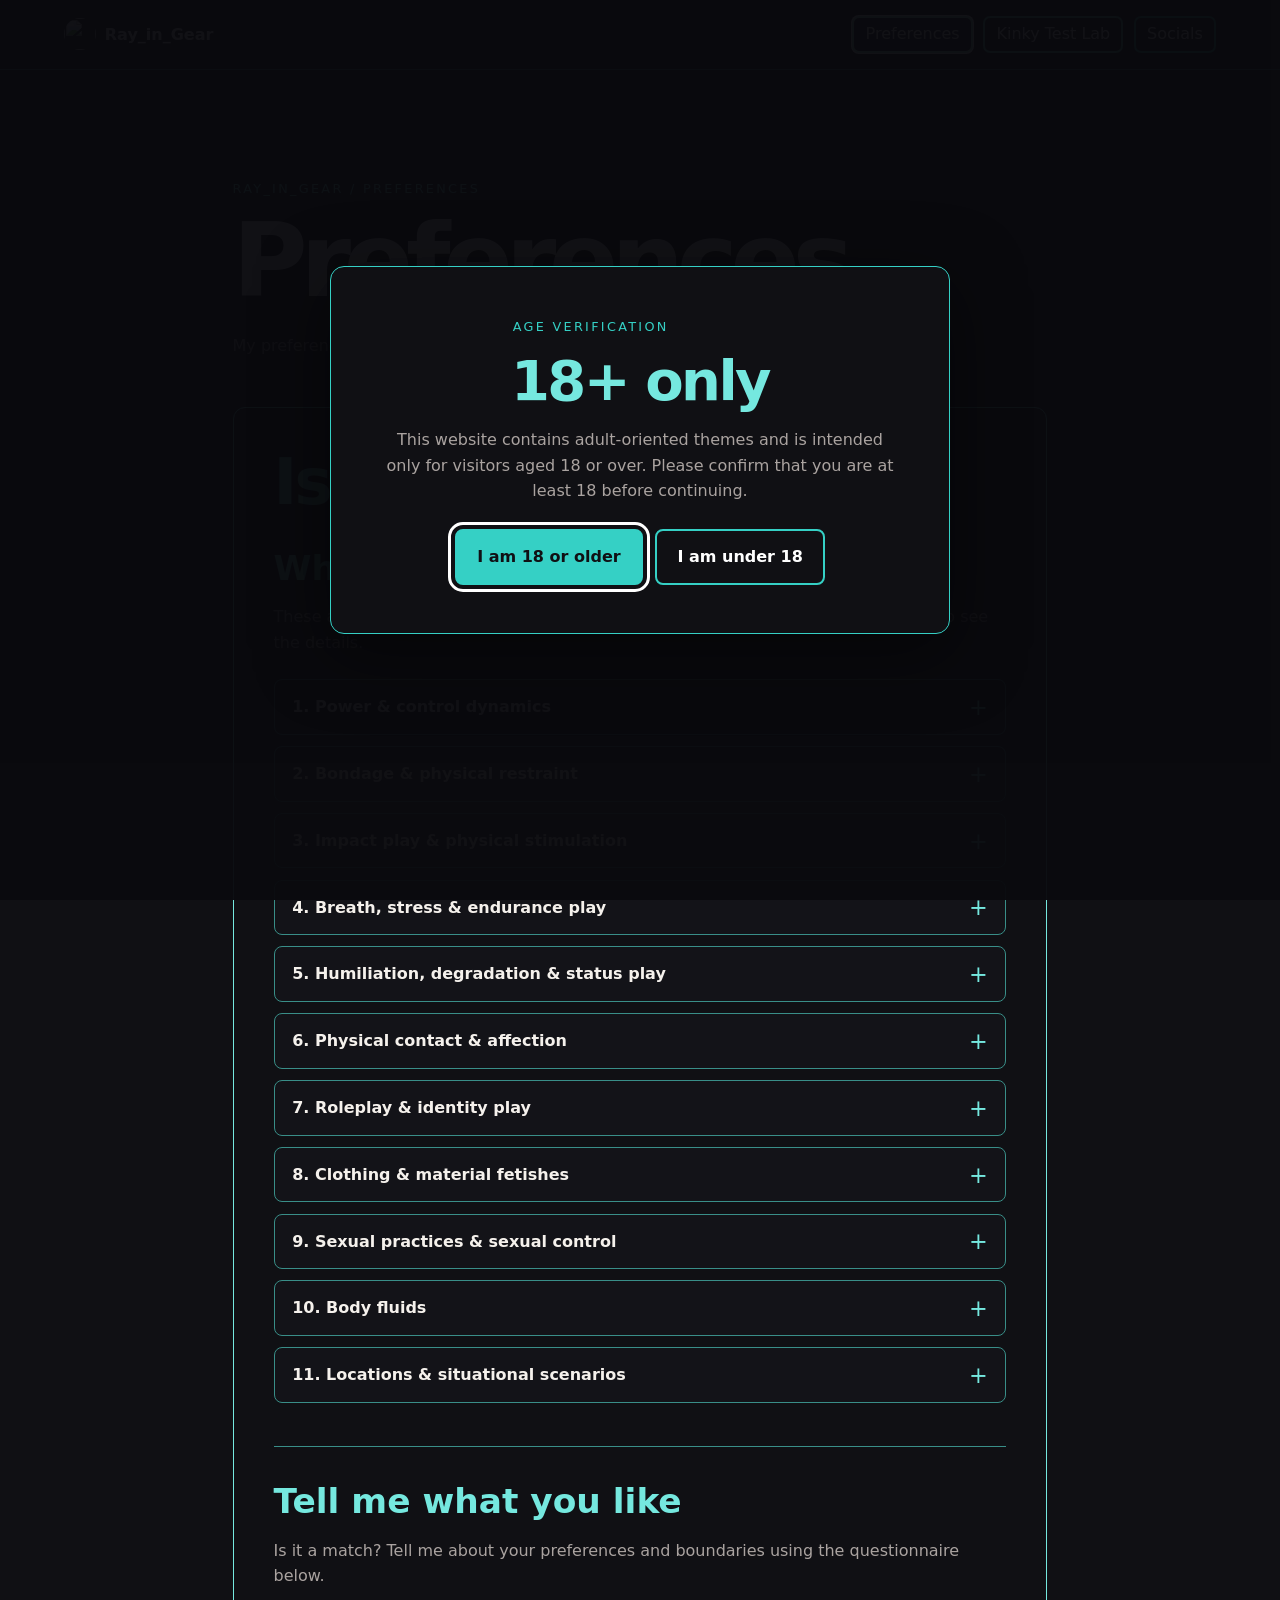
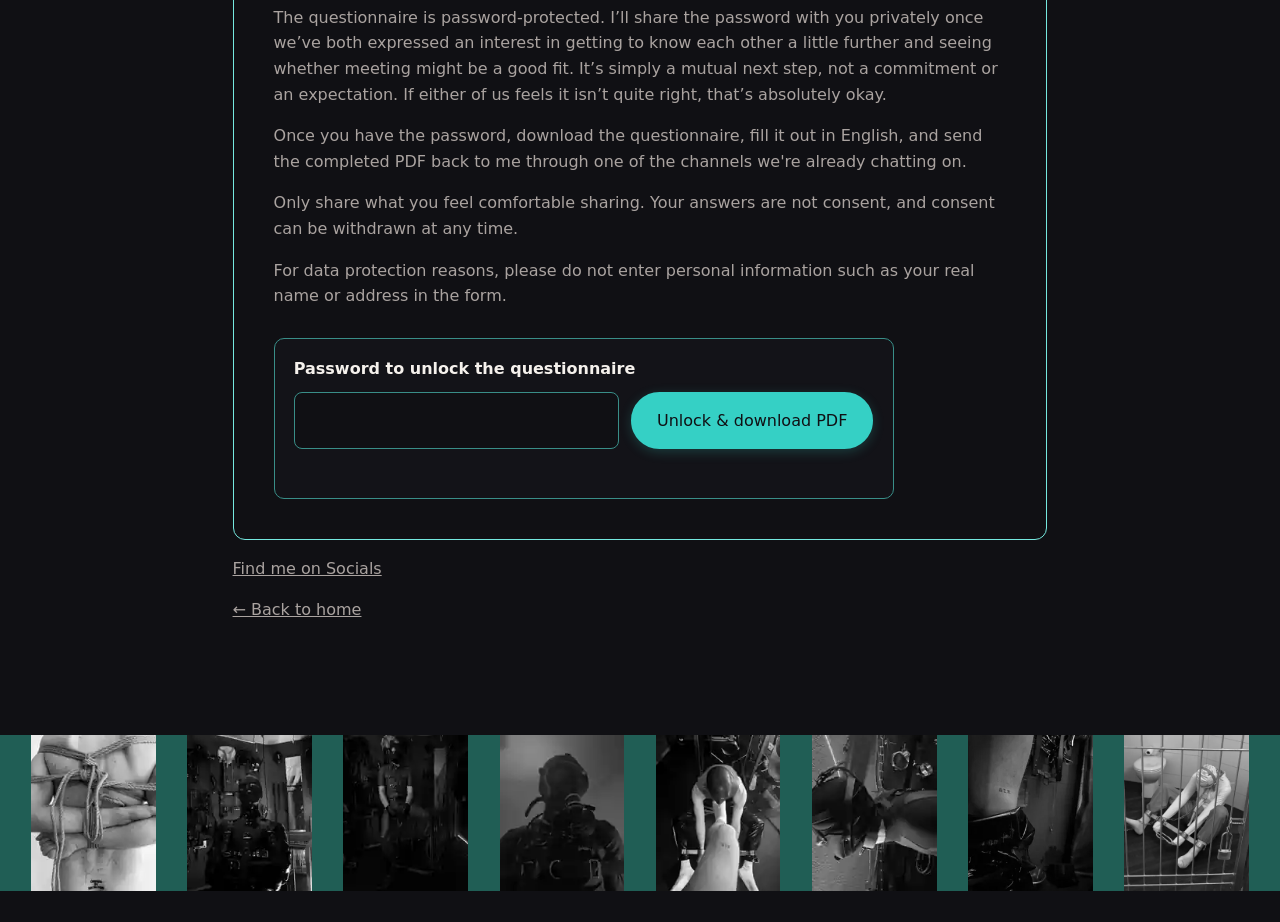
==== books.html @ 3cdd4933 "Use simplified lock logo across site" ====
<!doctype html>
<html lang="en">
<head>
  <meta charset="utf-8">
  <meta name="viewport" content="width=device-width,initial-scale=1">
  <meta name="theme-color" content="#101014">
  <title>Preferences — Ray_in_Gear</title>
  <link rel="stylesheet" href="style.css?v=20261107-lock-logo">
  <link rel="icon" type="image/png" sizes="256x256" href="assets/ray-in-gear-lock.webp?v=20261107">
</head>
<body class="page-books">
  <div class="age-gate" id="age-gate" role="dialog" aria-modal="true" aria-labelledby="age-gate-title" aria-describedby="age-gate-description">
    <div class="age-gate-panel">
      <p class="eyebrow">Age verification</p>
      <h1 id="age-gate-title">18+ only</h1>
      <p id="age-gate-description">This website contains adult-oriented themes and is intended only for visitors aged 18 or over. Please confirm that you are at least 18 before continuing.</p>
      <div class="age-gate-actions">
        <button type="button" id="age-confirm-adult">I am 18 or older</button>
        <button type="button" id="age-confirm-underage">I am under 18</button>
      </div>
      <p class="age-gate-denied" tabindex="-1" hidden>Access denied. You must be 18 or older to view this website.</p>
      <noscript>JavaScript must be enabled to confirm your age and continue.</noscript>
    </div>
  </div>

  <header>
    <a class="brand-link" href="index.html"><img class="brand-logo" src="assets/ray-in-gear-lock.webp?v=20261107" alt=""><strong>Ray_in_Gear</strong></a>
    <nav>
      <a href="books.html" aria-current="page">Preferences</a>
      <a href="kinky-test-lab.html">Kinky Test Lab</a>
      <a href="socials.html">Socials</a>
    </nav>
  </header>
  <main>
    <p class="eyebrow">Ray_in_Gear / Preferences</p>
    <h1>Preferences</h1>
    <p>My preferences and yours.</p>

    <section class="match-card" aria-labelledby="match-title">
      <h2 class="match-title" id="match-title">Is it a match?</h2>

      <section class="interest-section" aria-labelledby="what-i-like-title">
        <h3 class="section-title" id="what-i-like-title">What I like</h3>
        <p>These are the interests and scenarios I like or am curious about. Select a category to see the details.</p>

        <div class="interest-accordion">
          <details class="interest-category">
            <summary>1. Power &amp; control dynamics</summary>
            <ul>
              <li>Dom/sub dynamics</li>
              <li>TPE (Total Power Exchange)</li>
              <li>Rules, protocols and routines</li>
              <li>Discipline</li>
              <li>Punishment / corporal punishment</li>
              <li>Obedience training / drills</li>
              <li>No-escape scenarios</li>
              <li>Captivity / prison play</li>
              <li>Cage and cell confinement</li>
              <li>Chastity / keyholding</li>
              <li>GPS monitoring within TPE</li>
              <li>Phone monitoring within TPE</li>
              <li>Military hierarchies</li>
              <li>Police / arrest roleplay</li>
              <li>Sensory deprivation (including liquid-only nutrition)</li>
              <li>Being kept nude</li>
            </ul>
          </details>

          <details class="interest-category">
            <summary>2. Bondage &amp; physical restraint</summary>
            <ul>
              <li>Bondage in general</li>
              <li>Restraints</li>
              <li>Handcuffs</li>
              <li>Chains</li>
              <li>Gags</li>
              <li>Mummification (tape / plastic wrap)</li>
              <li>Bondage sleeping bag</li>
              <li>Straitjacket</li>
              <li>Suspension</li>
              <li>Sensory restriction</li>
              <li>Human furniture</li>
            </ul>
          </details>

          <details class="interest-category">
            <summary>3. Impact play &amp; physical stimulation</summary>
            <ul>
              <li>Spanking</li>
              <li>Slapping</li>
              <li>Caning</li>
              <li>Wax play</li>
              <li>Light biting</li>
              <li>Hair pulling</li>
              <li>Nipple stimulation</li>
              <li>Tickling</li>
              <li>Play fighting</li>
              <li>Ball busting</li>
              <li>Electrical stimulation</li>
              <li>Post-orgasm torture</li>
              <li>Clothespins</li>
              <li>Ice play</li>
              <li>Edging</li>
            </ul>
          </details>

          <details class="interest-category">
            <summary>4. Breath, stress &amp; endurance play</summary>
            <ul>
              <li>Breath control</li>
              <li>Rebreathing</li>
              <li>Stress positions</li>
              <li>Waterboarding scenarios</li>
            </ul>
          </details>

          <details class="interest-category">
            <summary>5. Humiliation, degradation &amp; status play</summary>
            <ul>
              <li>Humiliation</li>
              <li>Degradation</li>
              <li>Being displayed / exhibition</li>
              <li>Being kept nude</li>
              <li>Writing or marking on skin with a marker</li>
              <li>Pet play</li>
              <li>Feeding from bowls</li>
              <li>Bootlicking / licking boots</li>
              <li>Spitting</li>
              <li>Diapers</li>
            </ul>
          </details>

          <details class="interest-category">
            <summary>6. Physical contact &amp; affection</summary>
            <ul>
              <li>Kissing</li>
              <li>Being required to give massages</li>
              <li>Face sitting</li>
              <li>Face sitting with licking</li>
              <li>Foot, sock and sneaker worship</li>
            </ul>
          </details>

          <details class="interest-category">
            <summary>7. Roleplay &amp; identity play</summary>
            <ul>
              <li>Roleplay in general</li>
              <li>Police roleplay</li>
              <li>Soldier / military roleplay</li>
              <li>Long-term prisoner roleplay</li>
              <li>Age play / ABDL</li>
              <li>Pet play</li>
            </ul>
          </details>

          <details class="interest-category">
            <summary>8. Clothing &amp; material fetishes</summary>
            <ul>
              <li>Leather</li>
              <li>Rubber / latex</li>
              <li>Neoprene</li>
              <li>Steel / metal (collars, chastity cages)</li>
              <li>Uniforms</li>
              <li>Camouflage</li>
              <li>Sportswear</li>
              <li>Sneakers</li>
              <li>Socks</li>
            </ul>
          </details>

          <details class="interest-category">
            <summary>9. Sexual practices &amp; sexual control</summary>
            <ul>
              <li>Anal plugs</li>
              <li>Oral sex</li>
              <li>Deep throat</li>
              <li>Edging</li>
              <li>Cum control</li>
              <li>Milking</li>
              <li>Milking machine</li>
              <li>Dildos / toys</li>
              <li>Fisting</li>
              <li>Fuck machine</li>
              <li>Sounding</li>
              <li>Chastity</li>
              <li>Cum kiss</li>
            </ul>
          </details>

          <details class="interest-category">
            <summary>10. Body fluids</summary>
            <ul>
              <li>Saliva / spit</li>
              <li>Watersports / urine</li>
            </ul>
          </details>

          <details class="interest-category">
            <summary>11. Locations &amp; situational scenarios</summary>
            <ul>
              <li>Public play</li>
              <li>Outdoor scenarios</li>
              <li>Car scenarios</li>
            </ul>
          </details>
        </div>
      </section>

      <section class="tell-section" aria-labelledby="tell-title">
        <h3 class="section-title" id="tell-title">Tell me what you like</h3>
        <p>Is it a match? Tell me about your preferences and boundaries using the questionnaire below.</p>
        <p>The questionnaire is password-protected. I’ll share the password with you privately once we’ve both expressed an interest in getting to know each other a little further and seeing whether meeting might be a good fit. It’s simply a mutual next step, not a commitment or an expectation. If either of us feels it isn’t quite right, that’s absolutely okay.</p>
        <p>Once you have the password, download the questionnaire, fill it out in English, and send the completed PDF back to me through one of the channels we're already chatting on.</p>
        <p>Only share what you feel comfortable sharing. Your answers are not consent, and consent can be withdrawn at any time.</p>
        <p>For data protection reasons, please do not enter personal information such as your real name or address in the form.</p>
        <form class="pdf-password-form" id="questionnaire-unlock-form">
          <label for="questionnaire-password">Password to unlock the questionnaire</label>
          <div class="pdf-password-row">
            <input id="questionnaire-password" name="password" type="password" autocomplete="current-password" required>
            <button class="download-button" type="submit">Unlock &amp; download PDF</button>
          </div>
          <p class="pdf-password-status" id="questionnaire-password-status" role="status" aria-live="polite"></p>
        </form>
        <noscript><p>JavaScript must be enabled to unlock the protected questionnaire.</p></noscript>
      </section>
    </section>

    <p><a href="socials.html">Find me on Socials</a></p>
    <p><a href="index.html">← Back to home</a></p>
  </main>
  <script src="assets/pdf-unlock.js" defer></script>
  <footer class="footer-gallery" aria-label="Black-and-white photo gallery">
    <span class="footer-color-field" aria-hidden="true"></span>
    <img src="assets/gallery-01.webp" alt="Black-and-white rope bondage photograph" loading="lazy" width="160" height="200">
    <span class="footer-color-field" aria-hidden="true"></span>
    <img src="assets/gallery-02.webp" alt="Black-and-white photograph of a masked figure in a leather outfit" loading="lazy" width="160" height="200">
    <span class="footer-color-field" aria-hidden="true"></span>
    <img src="assets/gallery-03.webp" alt="Black-and-white photograph of a person in leather and a gas mask" loading="lazy" width="160" height="200">
    <span class="footer-color-field" aria-hidden="true"></span>
    <img src="assets/gallery-04.webp" alt="Black-and-white portrait with a gas mask and red-light scene" loading="lazy" width="160" height="200">
    <span class="footer-color-field" aria-hidden="true"></span>
    <img src="assets/gallery-05.webp" alt="Black-and-white photograph of a masked person in a chair" loading="lazy" width="160" height="200">
    <span class="footer-color-field" aria-hidden="true"></span>
    <img src="assets/gallery-06.webp" alt="Black-and-white close-up of a hooded leather outfit" loading="lazy" width="160" height="200">
    <span class="footer-color-field" aria-hidden="true"></span>
    <img src="assets/socials-photo.webp" alt="Black-and-white close-up of a tattooed arm wearing a leather cuff" loading="lazy">
    <span class="footer-color-field" aria-hidden="true"></span>
    <img src="assets/gallery-07.webp?v=20261106-latest-photo" alt="Latest uploaded photograph, displayed in black and white" loading="eager" width="160" height="200">
    <span class="footer-color-field" aria-hidden="true"></span>
  </footer>
  <script src="assets/age-gate.js?v=20261107" defer></script>
</body>
</html>
---- style.css ----
:root{--bg:#101014;--panel:#19191f;--ink:#f5f1ec;--muted:#aaa3a0;--accent:#d7a6c7;--line:#343039}
*{box-sizing:border-box}
body{margin:0;background:var(--bg);color:var(--ink);font:16px/1.6 system-ui,-apple-system,Segoe UI,sans-serif}
a{color:inherit}
header{border-bottom:1px solid var(--line);padding:1rem clamp(1rem,5vw,4rem);display:flex;align-items:center;justify-content:space-between;gap:1rem;flex-wrap:wrap}
header a{text-decoration:none}
nav{display:flex;gap:1.2rem;flex-wrap:wrap}
nav a{color:var(--muted);text-decoration:none}
nav a:hover,nav a[aria-current=page]{color:var(--accent)}
main{max-width:1180px;margin:0 auto;padding:clamp(3rem,8vw,6rem) 1.5rem}
.hero{display:grid;grid-template-columns:minmax(0,1.15fr) minmax(240px,.85fr);align-items:center;gap:clamp(2rem,6vw,5rem)}
.hero-copy{min-width:0}
.hero-mark{justify-self:end;width:min(100%,256px)}
.hero-mark img{display:block;width:100%;height:auto;object-fit:contain}
h1{font-size:clamp(3.5rem,8vw,7rem);line-height:.95;letter-spacing:-.07em;margin:0 0 1.5rem;overflow-wrap:anywhere}
h2{font-size:2rem}
p{color:var(--muted);max-width:65ch}
.eyebrow{color:var(--accent);text-transform:uppercase;letter-spacing:.18em;font-size:.8rem}
.tiles{display:grid;grid-template-columns:repeat(auto-fit,minmax(220px,1fr));gap:1rem;margin-top:3rem}
.tile{display:block;background:var(--panel);border:1px solid var(--line);padding:1.5rem;text-decoration:none;min-height:150px}
.tile:hover{border-color:var(--accent)}
.tile h2{margin:.1rem 0}
.tile p{margin-bottom:0}
.social-intro{display:grid;grid-template-columns:minmax(0,1fr) minmax(150px,200px);align-items:center;gap:clamp(1.5rem,5vw,4rem);width:100%}
.social-intro-copy{min-width:0}
.social-intro-copy .eyebrow{margin-top:0}
.social-intro-photo{display:block;width:min(100%,180px);height:auto;max-height:240px;object-fit:contain;object-position:center;border-radius:12px;justify-self:end}
.social-intro + h2{margin-top:3rem}
footer{border-top:1px solid var(--line);padding:1.5rem;text-align:center;color:var(--muted);font-size:.85rem}
@media(max-width:760px){.hero{grid-template-columns:1fr;gap:2rem}.hero-mark{justify-self:center;width:min(78vw,256px)}h1{font-size:clamp(3.2rem,14vw,5.5rem)}.social-intro{grid-template-columns:1fr;gap:1.25rem}.social-intro-photo{width:min(100%,180px);height:auto;max-height:240px;justify-self:center;object-fit:contain}}

.language-divider{border:0;border-top:1px solid var(--line);margin:2rem 0}
.tile h3{color:var(--accent);margin:1.25rem 0 .5rem}
.download-action{margin:2rem 0 0;max-width:none}
.download-button{display:inline-flex;align-items:center;justify-content:center;padding:.85rem 1.5rem;background:#35d0c5!important;color:#101014!important;border:2px solid #35d0c5;border-radius:999px;font-weight:700;text-decoration:none!important;line-height:1.3;box-shadow:0 3px 12px rgba(53,208,197,.22);transition:background .2s ease,border-color .2s ease,transform .2s ease}
.download-button:hover{background:#62e5dc!important;border-color:#62e5dc;transform:translateY(-2px)}
.download-button:focus-visible{outline:3px solid #f5f1ec;outline-offset:4px}

.footer-image{display:block;width:min(50%,600px);height:auto;margin:0 auto;border-radius:4px}
@media(max-width:600px){.footer-image{width:72%}}

/* Interest list and questionnaire sections */
.match-card{max-width:940px;margin:3rem auto 0;background:var(--panel);border:1px solid var(--line);padding:clamp(1.25rem,4vw,2.5rem);border-radius:12px}
.match-title{font-size:clamp(2.6rem,6vw,4rem);line-height:1.05;letter-spacing:-.045em;margin:.1rem 0 2rem;color:var(--ink)}
.section-title{font-size:clamp(1.65rem,3.5vw,2.15rem);line-height:1.15;margin:0 0 .8rem;color:var(--accent)}
.interest-section>p,.tell-section>p{max-width:72ch}
.interest-accordion{display:grid;gap:.7rem;margin-top:1.5rem}
.interest-category{background:#131318;border:1px solid var(--line);border-radius:8px;overflow:hidden}
.interest-category summary{position:relative;cursor:pointer;list-style:none;padding:1rem 3rem 1rem 1.1rem;font-weight:700;color:var(--ink);line-height:1.35}
.interest-category summary::-webkit-details-marker{display:none}
.interest-category summary::after{content:"+";position:absolute;right:1.1rem;top:50%;transform:translateY(-50%);font-size:1.4rem;color:var(--accent);font-weight:500}
.interest-category[open] summary::after{content:"−"}
.interest-category summary:hover{color:var(--accent)}
.interest-category summary:focus-visible{outline:2px solid var(--accent);outline-offset:-3px}
.interest-category ul{margin:0;padding:0 1.5rem 1.2rem 2.6rem;color:var(--muted)}
.interest-category li{padding:.12rem 0}
.tell-section{border-top:1px solid var(--line);margin-top:2.7rem;padding-top:2.2rem}
.language-label{font-size:1.05rem;color:var(--ink);margin:1.3rem 0 .4rem}
.tell-section .download-action{margin-top:1.8rem}
@media(max-width:600px){.match-card{padding:1.1rem;border-radius:8px}.match-title{font-size:2.55rem}.interest-category summary{padding:1rem 2.6rem 1rem .9rem}.interest-category ul{padding-left:2rem}}

/* One continuous footer row: alternating turquoise fields and monochrome photos */
footer.footer-gallery{display:grid;grid-template-columns:.25fr repeat(8,minmax(0,1fr) .25fr);grid-auto-flow:column;grid-auto-rows:auto;gap:0;width:100%;margin:0;padding:0;border:0;text-align:left;color:var(--ink);font-size:0;line-height:0;overflow:hidden;align-items:stretch}
.footer-gallery img,.footer-gallery .footer-color-field{display:block;width:100%;height:100%;aspect-ratio:4/5;min-width:0;object-fit:cover}
.footer-gallery img{filter:grayscale(1)}
/* Crop the grey side slivers from the final photo */
.footer-gallery img:last-of-type{transform:none;object-fit:cover;object-position:center}
.footer-gallery .footer-color-field{background:#205E55}
.footer-gallery .footer-color-field:nth-child(4n+1){background:#205E55}
.footer-gallery .footer-color-field:nth-child(4n+3){background:#205E55}

/* Keep the footer at the bottom of the viewport on short pages */
html{min-height:100%;background:var(--bg)}
body{min-height:100vh;display:flex;flex-direction:column}
main{flex:1 0 auto}
.home-main{padding-bottom:1rem}
footer.footer-gallery{flex:0 0 auto;margin-bottom:2.45vw}


/* Turquoise page identity and navigation tile accents */
.tile{background:#101014;border:1px solid var(--tile-accent,#343039);transition:border-color .2s ease,box-shadow .2s ease}
.tile h2,.tile h3{color:var(--tile-accent,#35d0c5)}
.tile:hover{border-color:var(--tile-accent,#35d0c5);box-shadow:0 0 0 1px var(--tile-accent,#35d0c5)}
body.page-home{--tile-accent:#35d0c5}
body.page-books{--accent:#75e8df;--line:#398e88;--tile-accent:#75e8df}
body.page-lab{--accent:#35d0c5;--line:#238e87;--tile-accent:#35d0c5}
body.page-socials{--accent:#12b8ad;--line:#167d77;--tile-accent:#12b8ad}
body.page-books h1,body.page-books h2,body.page-books h3,
body.page-lab h1,body.page-lab h2,body.page-lab h3,
body.page-socials h1,body.page-socials h2,body.page-socials h3{color:var(--tile-accent)}
body.page-books .match-card,body.page-lab .match-card,body.page-socials .match-card{border-color:var(--tile-accent);background:#101014}

/* Stronger Seafoam Petrol accents for homepage tiles and header quick links */
body.page-home {
  --home-petrol-light: #A4F2DD;
  --home-petrol-mid: #5BD6B8;
  --home-petrol-dark: #27B596;
}
body.page-home .tiles > .tile:nth-child(1) {
  --tile-accent: var(--home-petrol-light);
  background: #101014;
  border: 2px solid var(--home-petrol-light);
}
body.page-home .tiles > .tile:nth-child(2) {
  --tile-accent: var(--home-petrol-mid);
  background: #101014;
  border: 2px solid var(--home-petrol-mid);
}
body.page-home .tiles > .tile:nth-child(3) {
  --tile-accent: var(--home-petrol-dark);
  background: #101014;
  border: 2px solid var(--home-petrol-dark);
}
body.page-home .tiles > .tile h2,
body.page-home .tiles > .tile p {
  color: #FFFFFF;
}
body.page-home .tiles > .tile {
  border-radius: 10px;
  box-shadow: none;
  transition: border-color .2s ease, box-shadow .2s ease;
}
body.page-home .tiles > .tile:hover {
  background: #101014;
  border-color: var(--tile-accent);
  box-shadow: 0 0 0 1px var(--tile-accent);
  transform: none;
}

/* Match the eyebrow to the muted hero paragraph text */
body.page-home .hero-copy .eyebrow {
  color: var(--muted);
}

/* Header quick links: white labels with stronger matching petrol frames */
header nav {
  gap: .65rem;
}
header nav a {
  display: inline-flex;
  align-items: center;
  justify-content: center;
  padding: .4rem .7rem;
  border: 2px solid var(--home-petrol-light, #A4F2DD);
  border-radius: 7px;
  background: #101014;
  color: #FFFFFF;
  text-decoration: none;
  line-height: 1.25;
  transition: background .2s ease, border-color .2s ease, box-shadow .2s ease;
}
header nav a[href="books.html"] {
  border-color: var(--home-petrol-light, #A4F2DD);
}
header nav a[href="kinky-test-lab.html"] {
  border-color: var(--home-petrol-mid, #5BD6B8);
}
header nav a[href="socials.html"] {
  border-color: var(--home-petrol-dark, #27B596);
}
header nav a:hover,
header nav a[aria-current="page"] {
  color: #FFFFFF;
  background: #19191F;
  box-shadow: 0 0 0 1px currentColor;
}
header nav a:focus-visible {
  outline: 2px solid #FFFFFF;
  outline-offset: 3px;
}


/* Unified pure-white branding and homepage tile headings */
header > a,
header > a strong,
header nav a,
body.page-home .hero-copy h1,
body.page-home .tiles > .tile h2,
body.page-books main > h1,
body.page-lab main > h1,
body.page-socials .social-intro h1 {
  color: #FFFFFF;
}
body.page-home .tiles > .tile h2 {
  color: #FFFFFF;
}


/* Password-protected questionnaire download */
.pdf-password-form{margin:1.8rem 0 0;padding:1.1rem 1.2rem;background:#131318;border:1px solid var(--line);border-radius:10px;max-width:620px}
.pdf-password-form label{display:block;margin-bottom:.65rem;color:var(--ink);font-weight:700}
.pdf-password-row{display:flex;gap:.75rem;align-items:stretch;flex-wrap:wrap}
.pdf-password-row input{flex:1 1 220px;min-width:0;padding:.85rem 1rem;border:1px solid var(--line);border-radius:8px;background:#101014;color:var(--ink);font:inherit}
.pdf-password-row input:focus-visible{outline:2px solid var(--accent);outline-offset:2px}
.pdf-password-row button{cursor:pointer;font:inherit}
.pdf-password-row button:disabled{opacity:.65;cursor:wait}
.pdf-password-status{min-height:1.4em;margin:.7rem 0 0;color:var(--muted);font-size:.9rem}

/* Deploy the protected questionnaire download form. */
/* Questionnaire history cleanup: no visual styling change. */


/* Kinky Test Lab: upcoming meetups tab and announcement panel */
body.page-lab header nav a[href="#upcoming-meetups"]{border-color:#35d0c5}
.upcoming-meetups{margin-top:3.25rem;padding:clamp(1.25rem,4vw,2.5rem);border:1px solid var(--line);border-radius:10px;background:#131318;scroll-margin-top:2rem}
.upcoming-meetups h2{margin:.2rem 0 1rem;color:var(--accent);font-size:clamp(1.8rem,4vw,2.5rem)}
.upcoming-meetups .meetup-empty{margin:1.5rem 0 0;padding:1rem 1.1rem;border:1px dashed var(--line);border-radius:8px;color:var(--ink);background:#101014}


/* Kinky Test Lab event overview */
.lab-event-description{
  margin:2.5rem 0;
  padding:clamp(1.25rem,4vw,2.5rem);
  border:1px solid var(--line);
  border-radius:10px;
  background:#131318;
}
.lab-event-description h2{
  margin:.15rem 0 1rem;
  color:var(--accent);
  font-size:clamp(1.8rem,4vw,2.5rem);
}
.lab-event-description>p{
  max-width:78ch;
}
.event-principles{
  display:grid;
  gap:1rem;
  margin:1.5rem 0 0;
  padding-left:1.25rem;
  color:var(--muted);
}
.event-principles li{
  padding-left:.35rem;
}
.event-principles li::marker{
  color:var(--accent);
}
.event-principles strong{
  color:var(--ink);
}
@media(max-width:600px){
  .lab-event-description{padding:1.1rem;border-radius:8px}
  .event-principles{padding-left:1.1rem;gap:.85rem}
}


/* Site-wide 18+ age confirmation overlay */
body.age-gate-active{overflow:hidden}
.age-gate{
  position:fixed;
  inset:0;
  z-index:99999;
  display:grid;
  place-items:center;
  padding:1.25rem;
  background:rgba(10,10,14,.97);
  opacity:1;
  visibility:visible;
  transition:opacity .22s ease,visibility .22s ease;
}
.age-gate.is-hidden{
  opacity:0;
  visibility:hidden;
  pointer-events:none;
}
.age-gate-panel{
  width:min(100%,620px);
  padding:clamp(1.5rem,5vw,3rem);
  border:1px solid #35d0c5;
  border-radius:14px;
  background:#101014;
  text-align:center;
  box-shadow:0 18px 70px rgba(0,0,0,.5);
}
.age-gate-panel .eyebrow{
  margin:.1rem 0 1rem;
  color:#35d0c5;
}
.age-gate-panel h1{
  margin:0 0 1.1rem;
  color:#fff;
  font-size:clamp(2.2rem,7vw,3.5rem);
  line-height:1;
  letter-spacing:-.045em;
}
.age-gate-panel p{
  margin:0 auto 1.5rem;
  max-width:52ch;
}
.age-gate-actions{
  display:flex;
  justify-content:center;
  gap:.8rem;
  flex-wrap:wrap;
  margin-top:1.6rem;
}
.age-gate-actions button{
  min-height:48px;
  padding:.8rem 1.25rem;
  border:2px solid #35d0c5;
  border-radius:8px;
  background:#101014;
  color:#fff;
  font:inherit;
  font-weight:700;
  cursor:pointer;
}
.age-gate-actions button:first-child{
  background:#35d0c5;
  color:#101014;
}
.age-gate-actions button:hover{
  filter:brightness(1.12);
}
.age-gate-actions button:focus-visible{
  outline:3px solid #fff;
  outline-offset:4px;
}
.age-gate-denied{
  margin:1.5rem 0 0!important;
  color:#fff!important;
  font-weight:700;
}
.age-gate-panel noscript{
  display:block;
  margin-top:1rem;
  color:#aaa3a0;
  font-size:.9rem;
}
@media(max-width:520px){
  .age-gate-panel{padding:1.5rem 1.1rem}
  .age-gate-actions{display:grid}
  .age-gate-actions button{width:100%}
}


/* Small brand logo beside Ray_in_Gear in the site header */
header .brand-link{
  display:inline-flex;
  align-items:center;
  gap:.55rem;
  white-space:nowrap;
}
header .brand-logo{
  display:block;
  width:32px;
  height:32px;
  object-fit:contain;
  flex:0 0 32px;
  border-radius:50%;
}
header .brand-link strong{
  color:#FFFFFF;
}
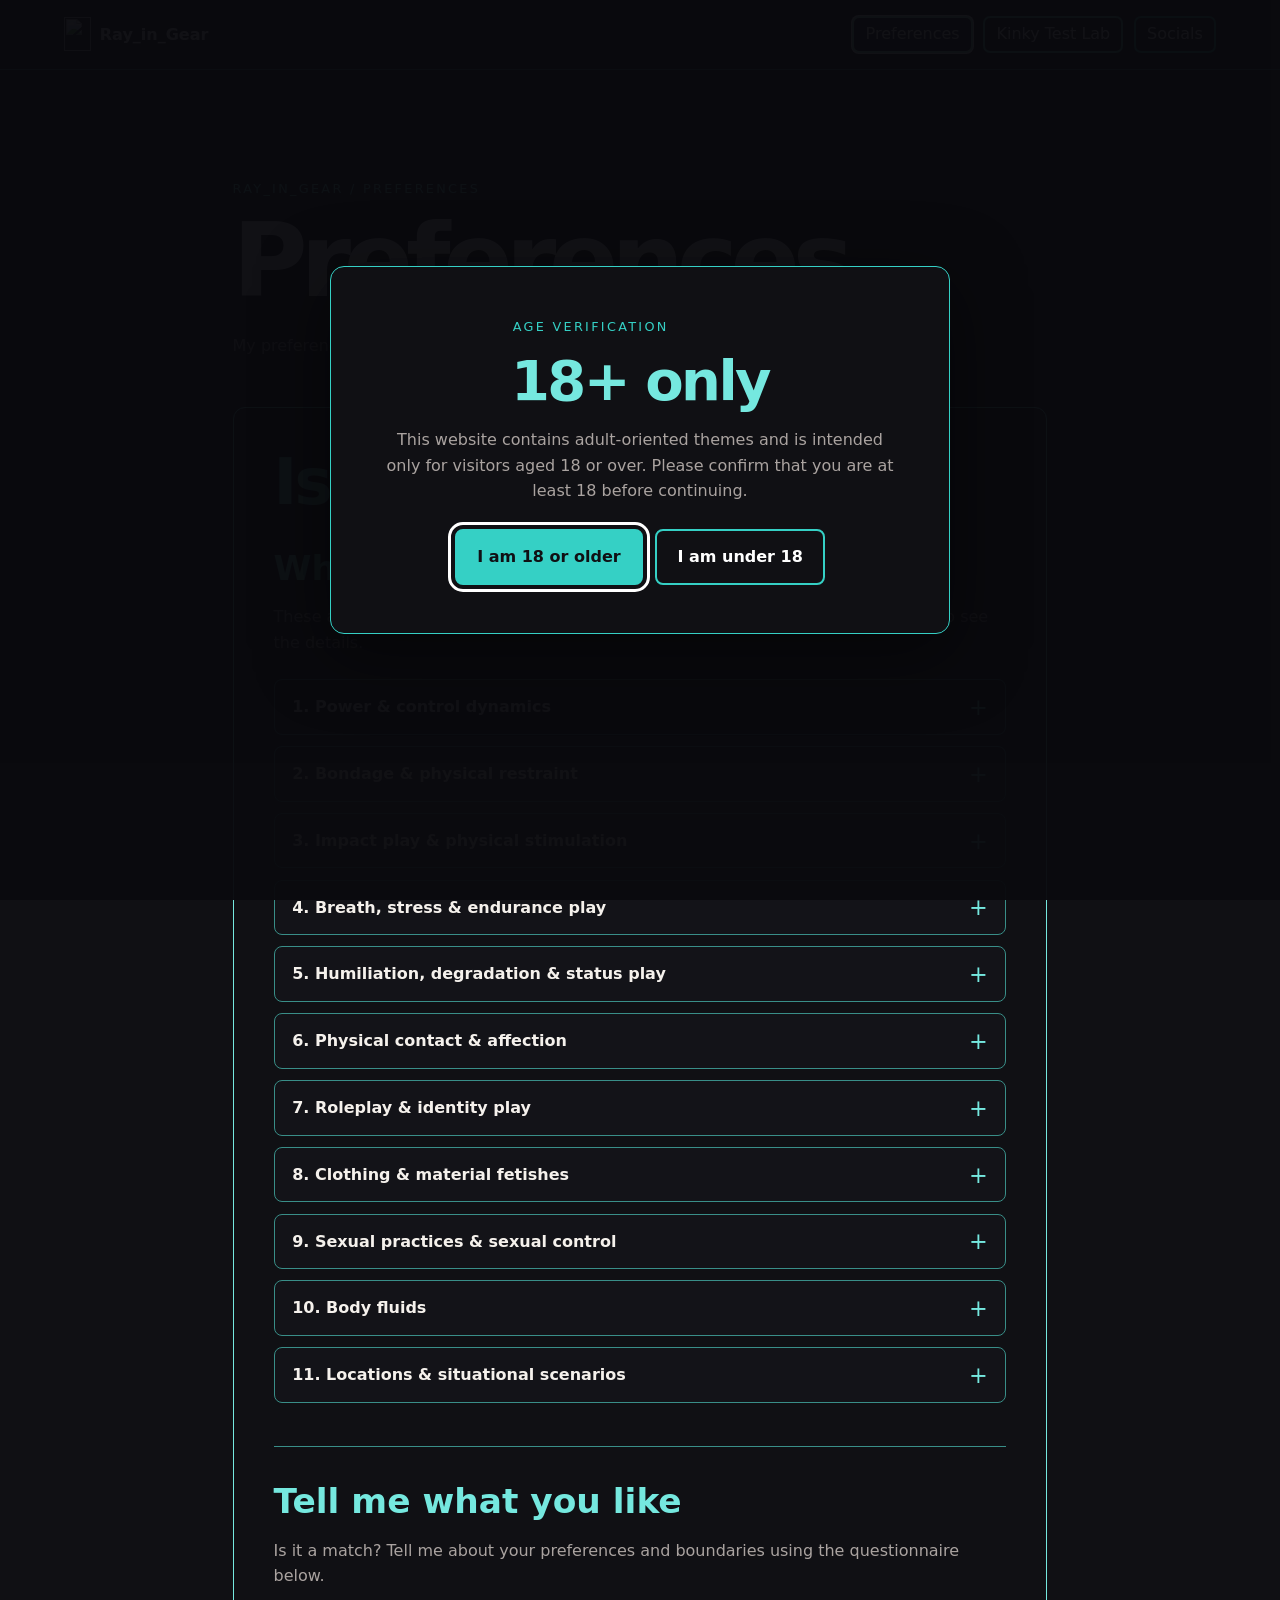
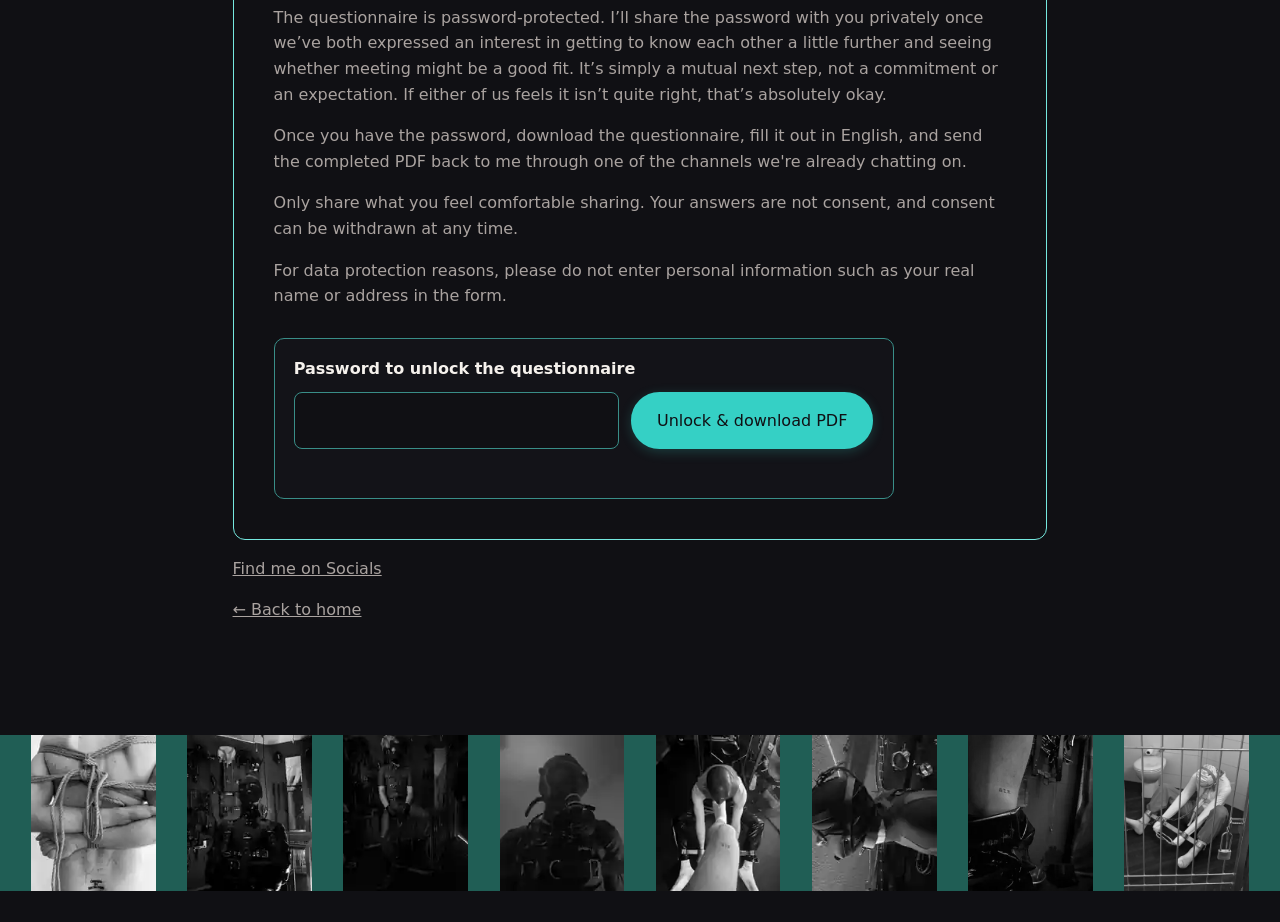
==== commit 98309712: "Refresh lock logo stylesheet cache" ====
--- a/books.html
+++ b/books.html
@@ -5,7 +5,7 @@
   <meta name="viewport" content="width=device-width,initial-scale=1">
   <meta name="theme-color" content="#101014">
   <title>Preferences — Ray_in_Gear</title>
-  <link rel="stylesheet" href="style.css?v=20261107-lock-logo">
+  <link rel="stylesheet" href="style.css?v=20261107-lock-logo-2">
   <link rel="icon" type="image/png" sizes="256x256" href="assets/ray-in-gear-lock.webp?v=20261107">
 </head>
 <body class="page-books">
--- a/style.css
+++ b/style.css
@@ -353,3 +353,13 @@
 header .brand-link strong{
   color:#FFFFFF;
 }
+
+
+/* Keep the simplified lock mark crisp and proportional in the header */
+header .brand-logo{
+  width:27px;
+  height:34px;
+  flex:0 0 27px;
+  object-fit:contain;
+  border-radius:0;
+}
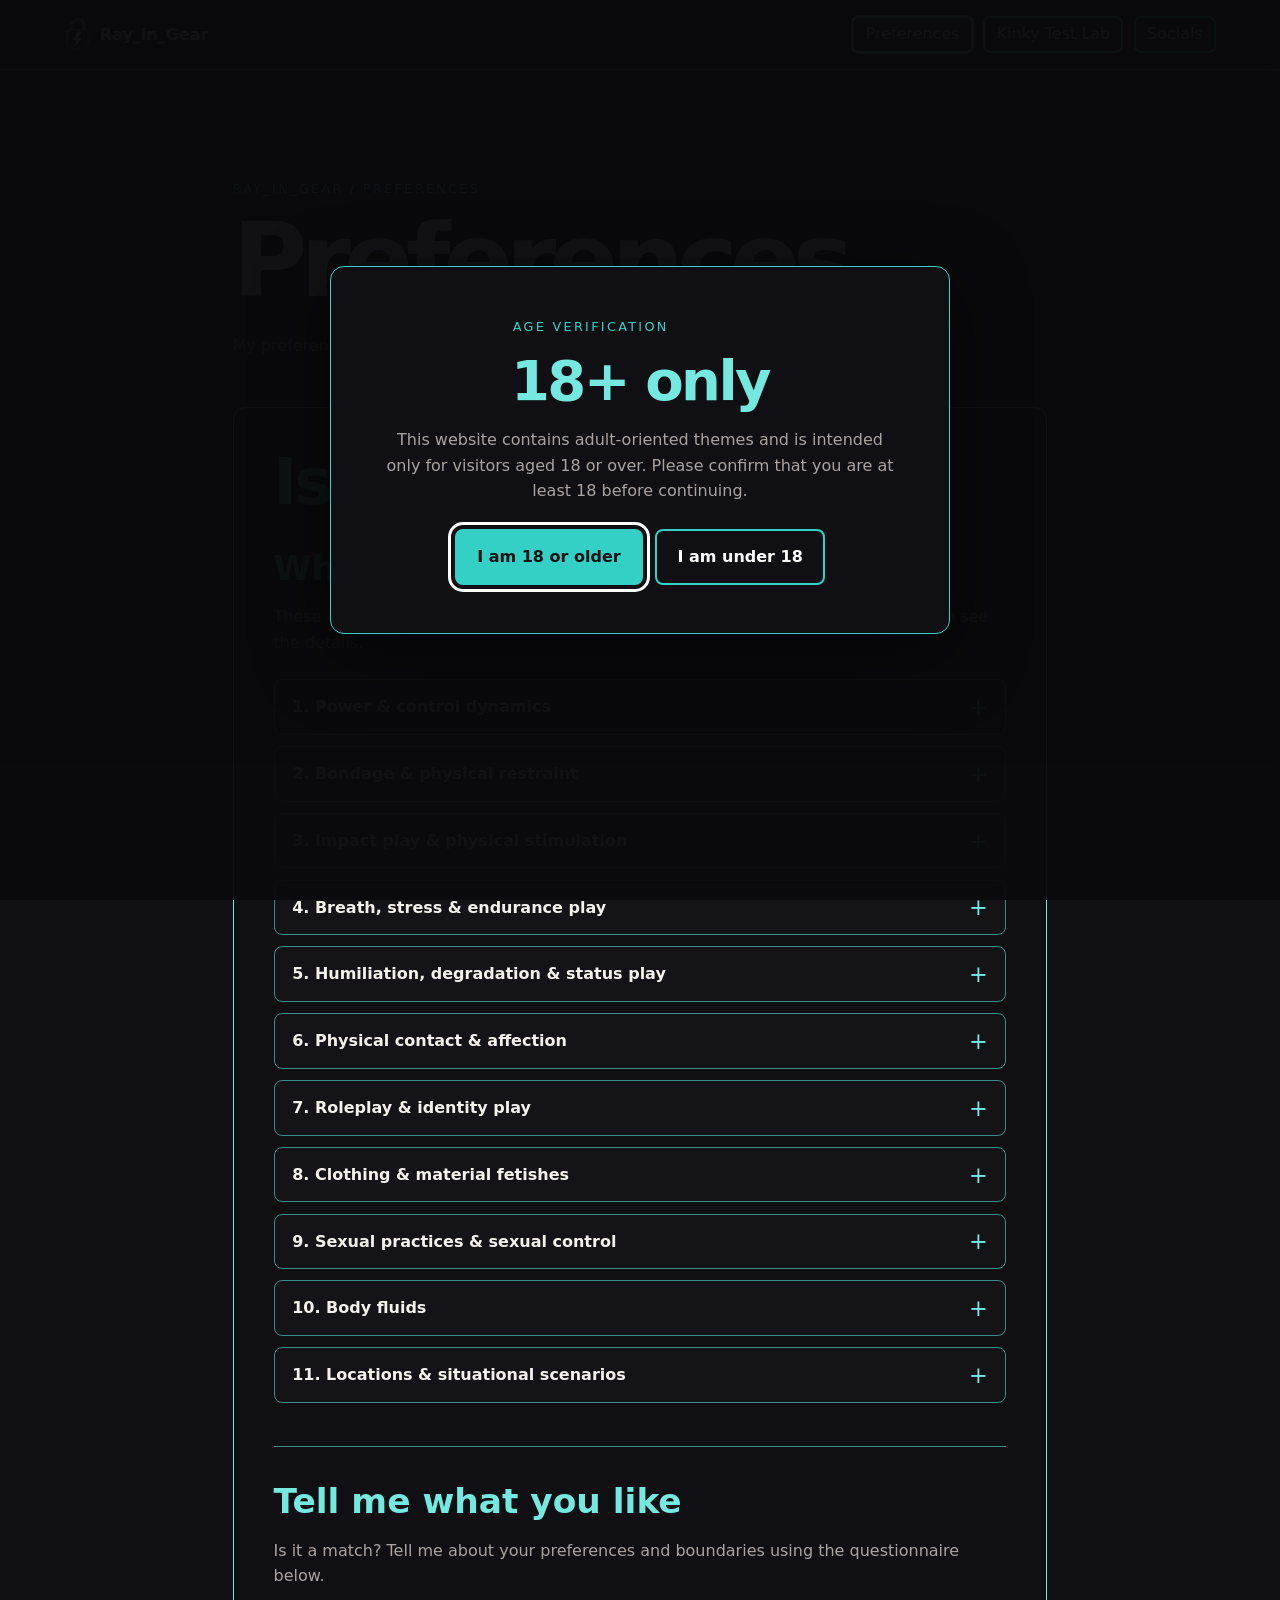
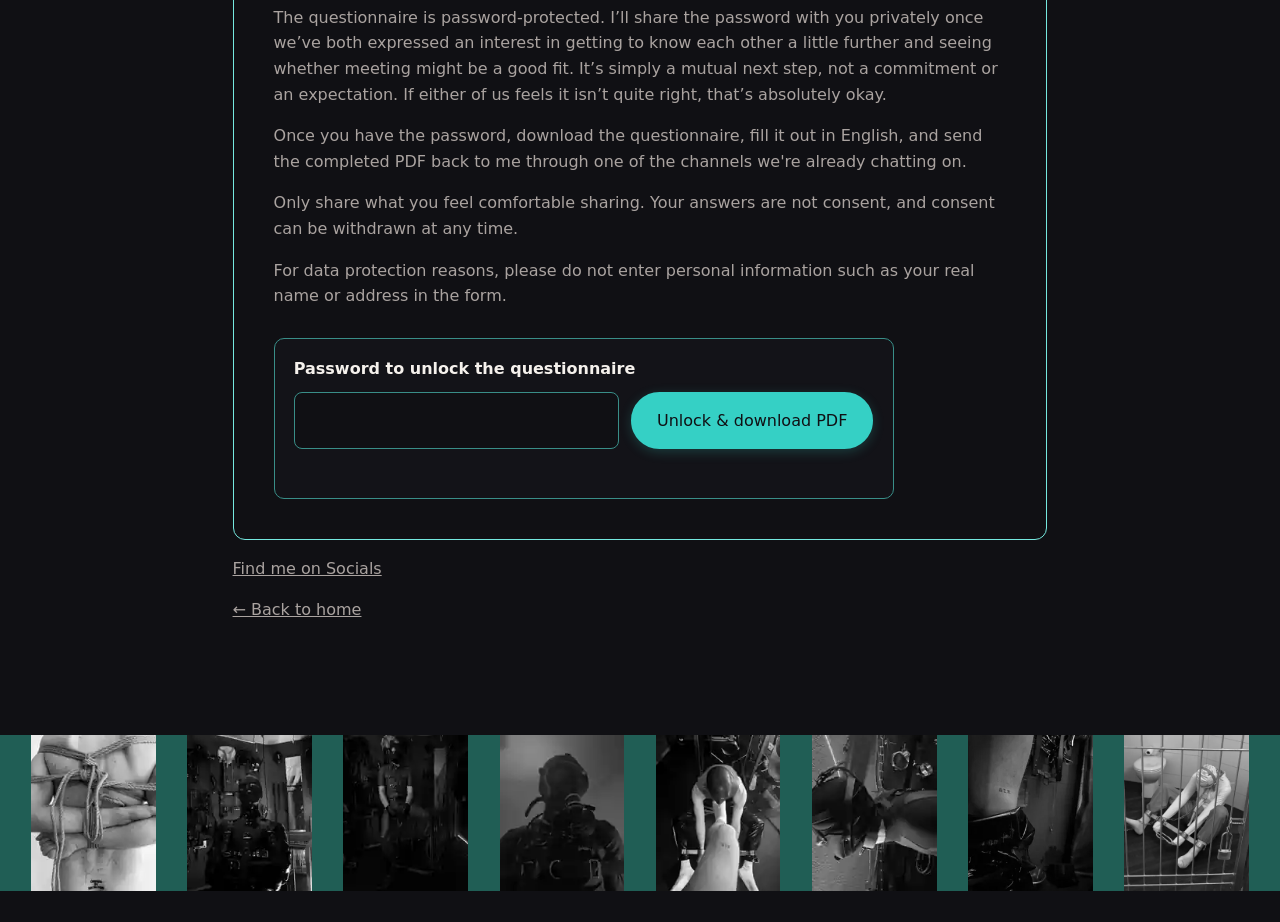
==== commit 82091e04: "Refresh header and favicon lock image cache" ====
--- a/books.html
+++ b/books.html
@@ -6,7 +6,7 @@
   <meta name="theme-color" content="#101014">
   <title>Preferences — Ray_in_Gear</title>
   <link rel="stylesheet" href="style.css?v=20261107-lock-logo-2">
-  <link rel="icon" type="image/png" sizes="256x256" href="assets/ray-in-gear-lock.webp?v=20261107">
+  <link rel="icon" type="image/webp" href="assets/ray-in-gear-lock.webp?v=20261107-fixed1">
 </head>
 <body class="page-books">
   <div class="age-gate" id="age-gate" role="dialog" aria-modal="true" aria-labelledby="age-gate-title" aria-describedby="age-gate-description">
@@ -24,7 +24,7 @@
   </div>
 
   <header>
-    <a class="brand-link" href="index.html"><img class="brand-logo" src="assets/ray-in-gear-lock.webp?v=20261107" alt=""><strong>Ray_in_Gear</strong></a>
+    <a class="brand-link" href="index.html"><img class="brand-logo" src="assets/ray-in-gear-lock.webp?v=20261107-fixed1" alt=""><strong>Ray_in_Gear</strong></a>
     <nav>
       <a href="books.html" aria-current="page">Preferences</a>
       <a href="kinky-test-lab.html">Kinky Test Lab</a>
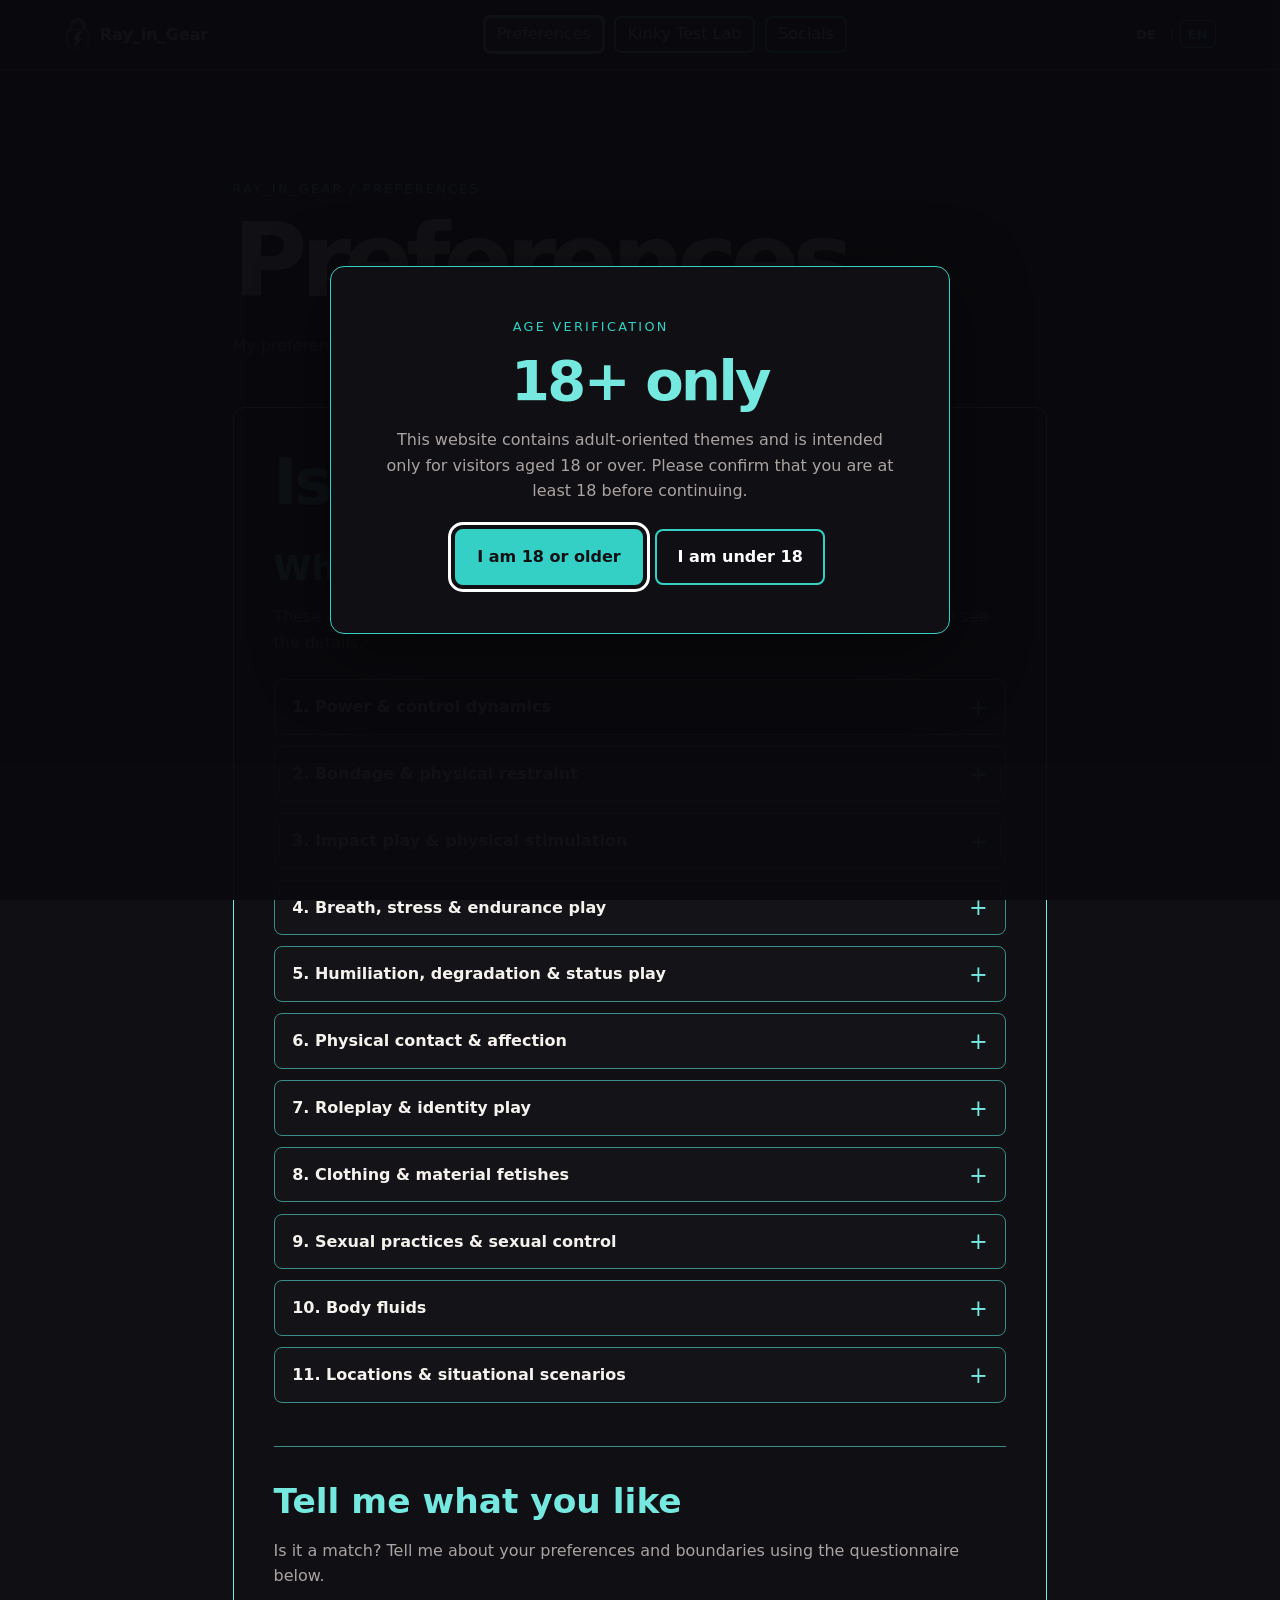
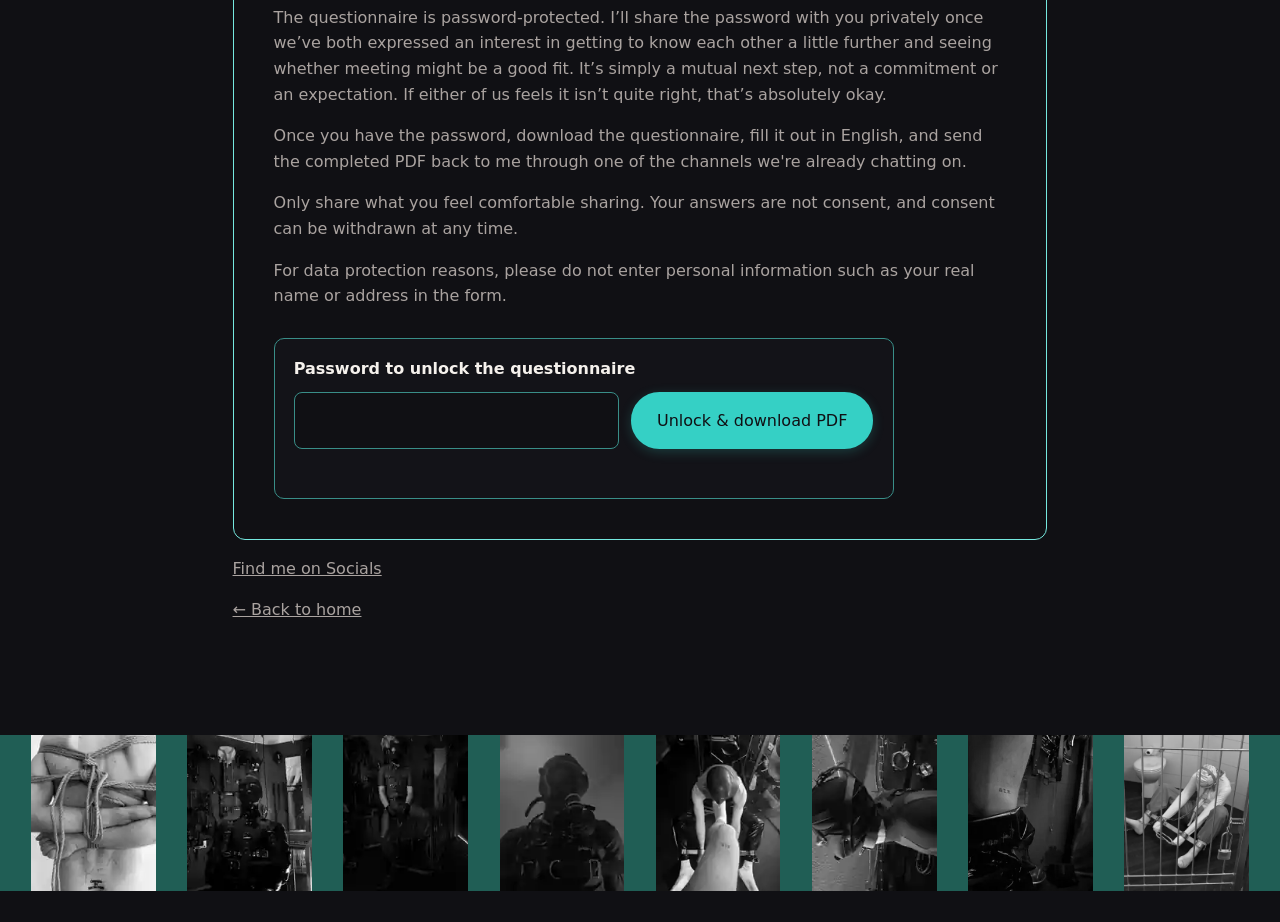
==== commit 6ac2d8bf: "Add site-wide German and English language switch" ====
--- a/books.html
+++ b/books.html
@@ -5,7 +5,7 @@
   <meta name="viewport" content="width=device-width,initial-scale=1">
   <meta name="theme-color" content="#101014">
   <title>Preferences — Ray_in_Gear</title>
-  <link rel="stylesheet" href="style.css?v=20261107-lock-logo-2">
+  <link rel="stylesheet" href="style.css?v=20261107-language-switch">
   <link rel="icon" type="image/webp" href="assets/ray-in-gear-lock.webp?v=20261107-fixed1">
 </head>
 <body class="page-books">
@@ -30,6 +30,11 @@
       <a href="kinky-test-lab.html">Kinky Test Lab</a>
       <a href="socials.html">Socials</a>
     </nav>
+    <div class="language-switch" role="group" aria-label="Language">
+      <button type="button" data-language-switch="de" aria-pressed="false">DE</button>
+      <span aria-hidden="true">|</span>
+      <button type="button" data-language-switch="en" aria-pressed="true">EN</button>
+    </div>
   </header>
   <main>
     <p class="eyebrow">Ray_in_Gear / Preferences</p>
@@ -248,6 +253,7 @@
     <img src="assets/gallery-07.webp?v=20261106-latest-photo" alt="Latest uploaded photograph, displayed in black and white" loading="eager" width="160" height="200">
     <span class="footer-color-field" aria-hidden="true"></span>
   </footer>
+  <script src="assets/i18n.js?v=20261107" defer></script>
   <script src="assets/age-gate.js?v=20261107" defer></script>
 </body>
 </html>
--- a/style.css
+++ b/style.css
@@ -363,3 +363,41 @@
   object-fit:contain;
   border-radius:0;
 }
+
+
+/* Persistent DE / EN language switch */
+header .language-switch{
+  display:inline-flex;
+  align-items:center;
+  justify-content:center;
+  gap:.35rem;
+  margin-left:.35rem;
+  white-space:nowrap;
+  color:var(--muted);
+  font-size:.82rem;
+}
+header .language-switch button{
+  appearance:none;
+  border:1px solid transparent;
+  border-radius:5px;
+  padding:.32rem .45rem;
+  background:transparent;
+  color:#FFFFFF;
+  font:inherit;
+  font-weight:700;
+  cursor:pointer;
+  line-height:1.2;
+}
+header .language-switch button:hover,
+header .language-switch button.is-active{
+  color:#35d0c5;
+  border-color:#35d0c5;
+  background:#101014;
+}
+header .language-switch button:focus-visible{
+  outline:2px solid #FFFFFF;
+  outline-offset:3px;
+}
+@media(max-width:760px){
+  header .language-switch{margin-left:auto}
+}
